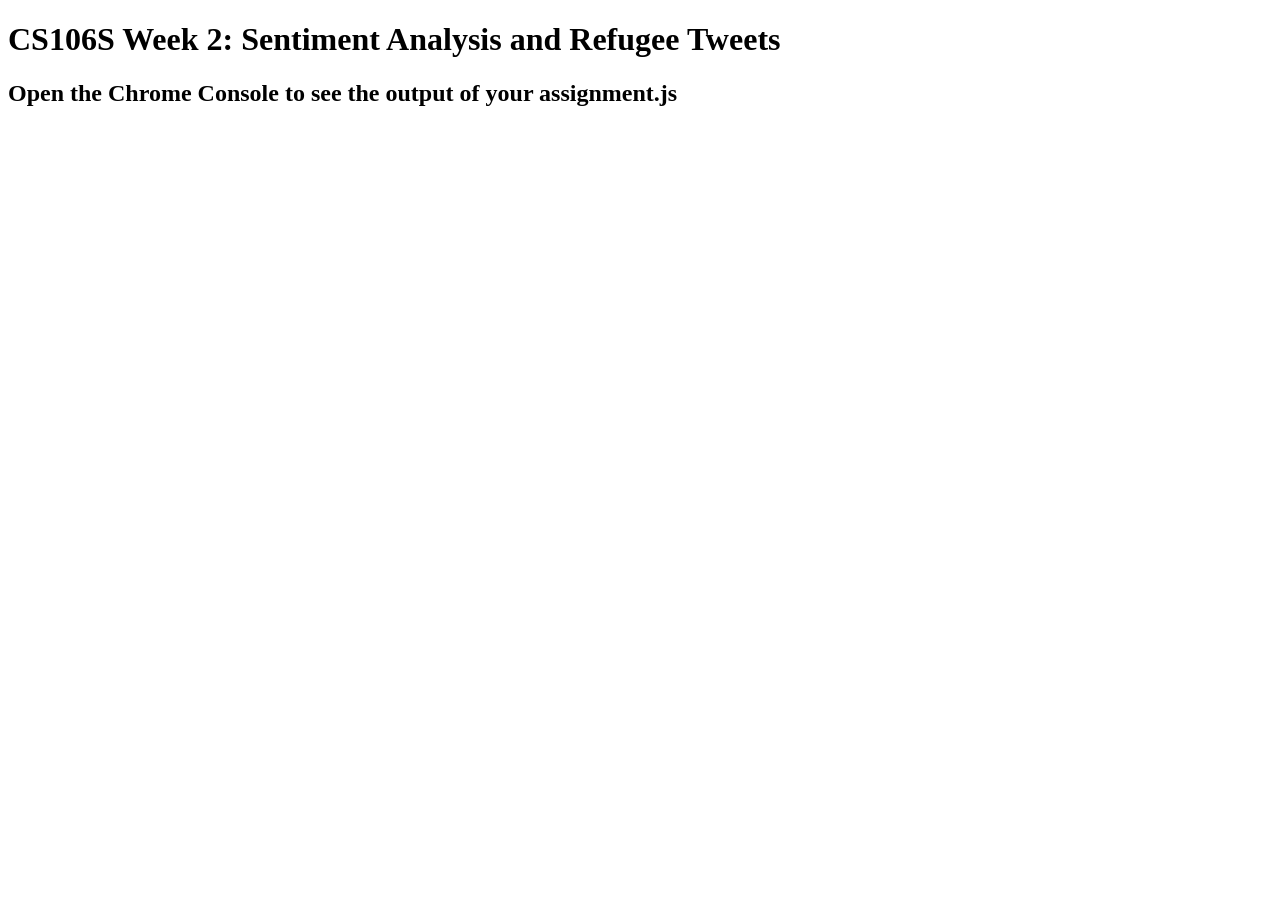
==== index.html @ bfa99b53 "Create index.html" ====
<!DOCTYPE html>
<html>

    <head>
    <script src = "trainTweets.js"></script>
    <script src = "testTweets.js"></script>
    <script src = "stemmer.js"></script>
   <script src="sentiment-analysis.js"></script>
    </head>

    <body>
        <h1>CS106S Week 2: Sentiment Analysis and Refugee Tweets</h1>
        <h2>Open the Chrome Console to see the output of your assignment.js</h2>
    </body>
</html>
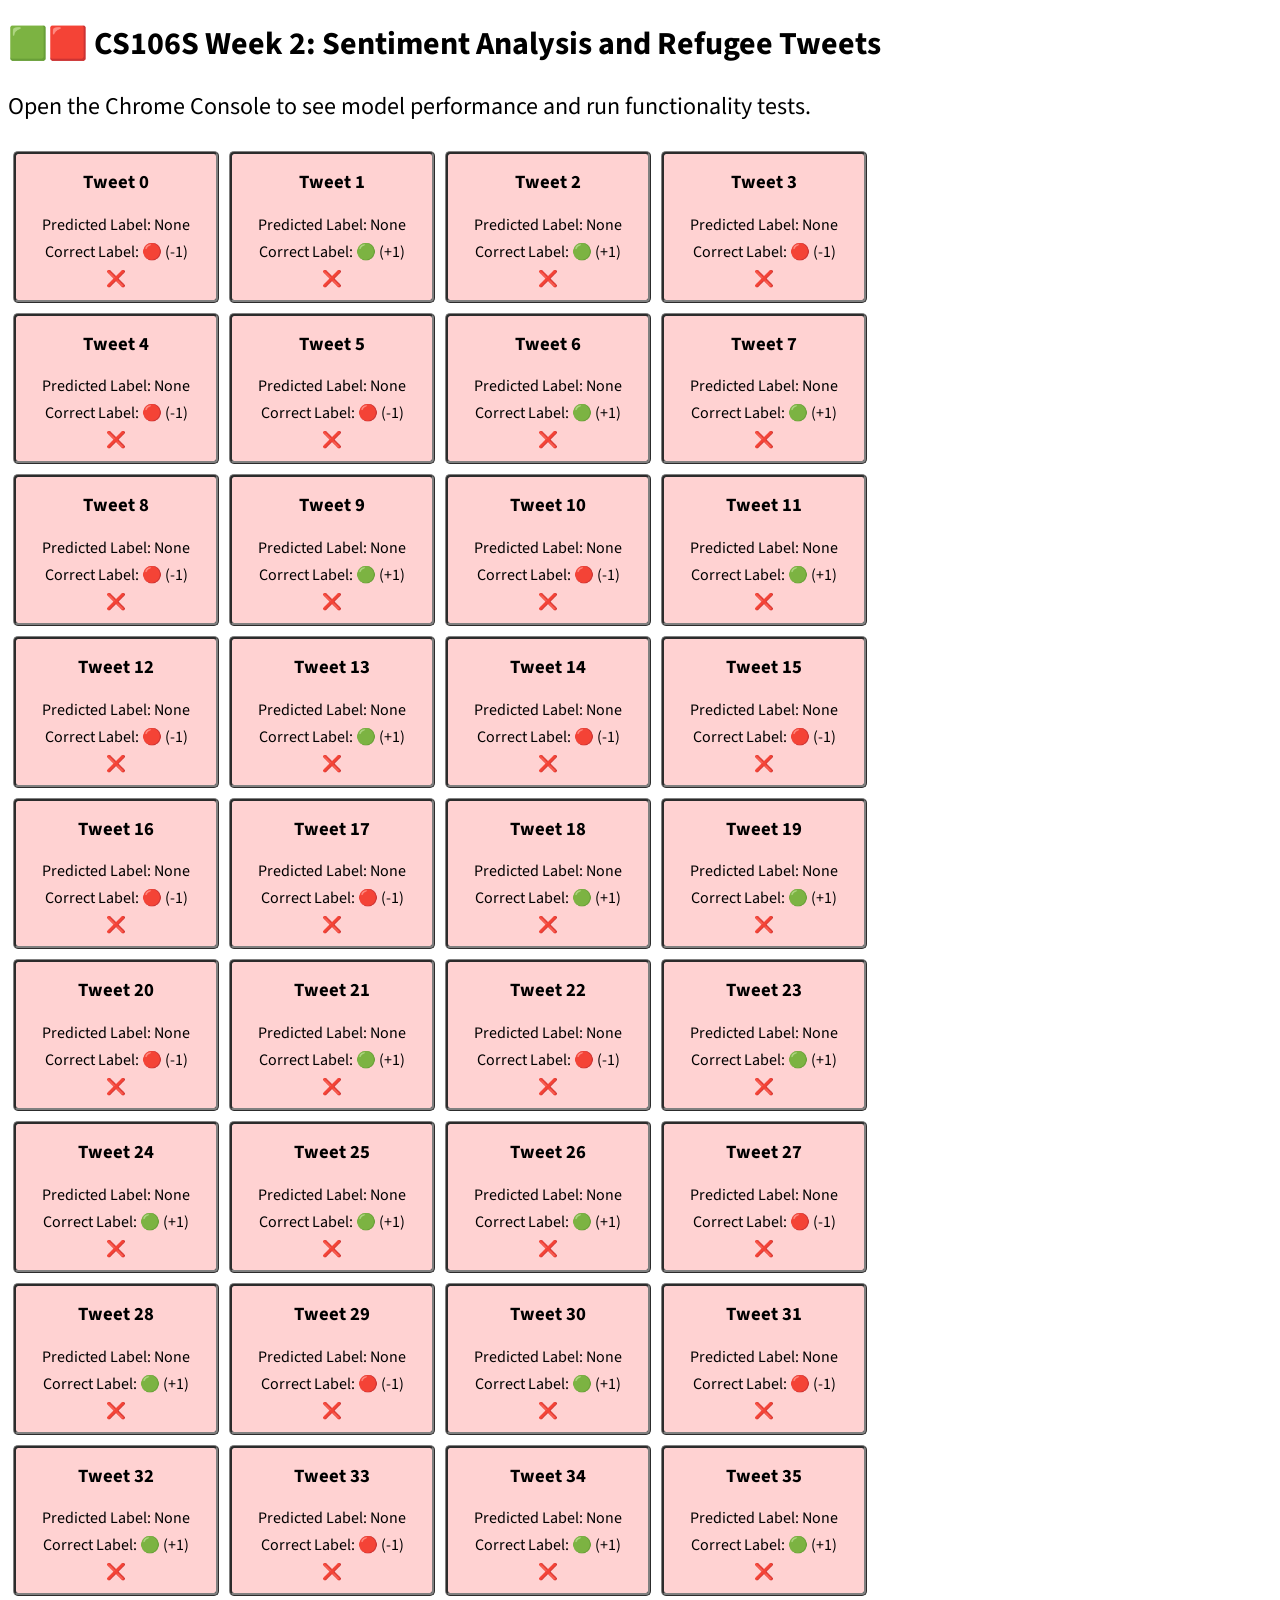
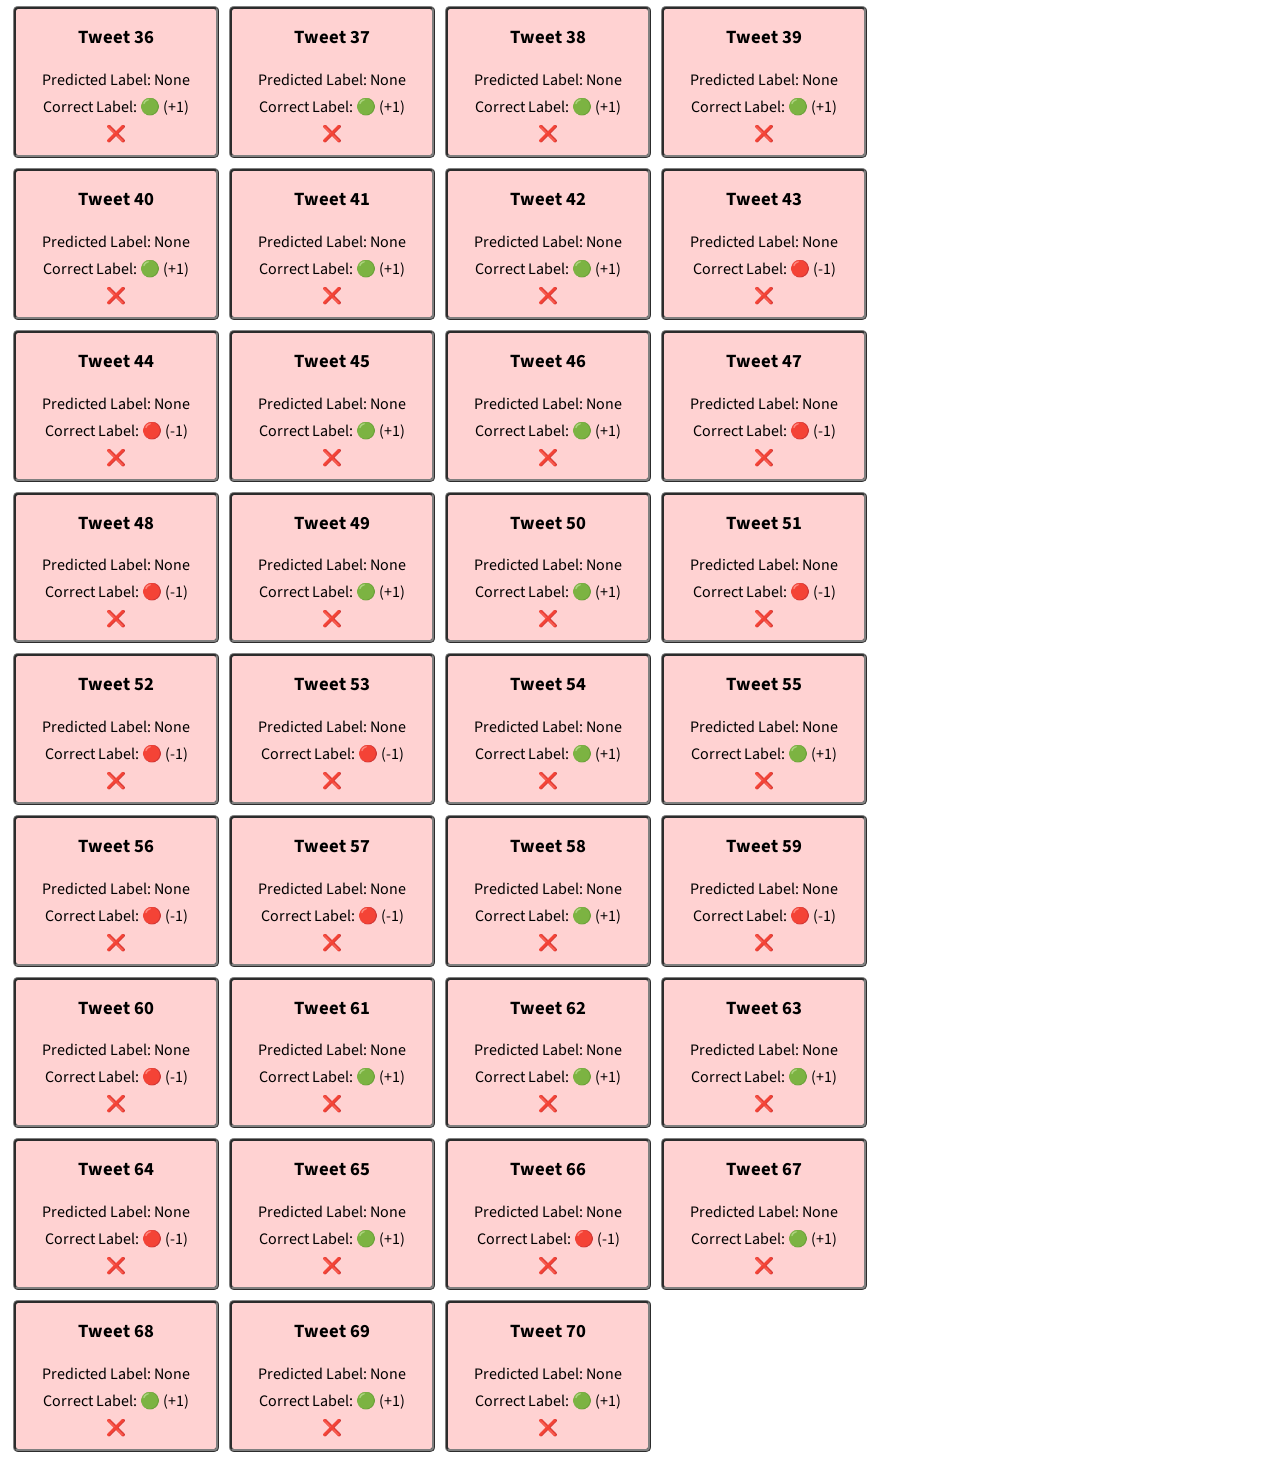
==== commit 04230c50: "winter 2025" ====
--- a/index.html
+++ b/index.html
@@ -2,14 +2,28 @@
 <html>
 
     <head>
-    <script src = "trainTweets.js"></script>
-    <script src = "testTweets.js"></script>
-    <script src = "stemmer.js"></script>
-   <script src="sentiment-analysis.js"></script>
+        <meta charset = "utf-8">
+        <link href='https://fonts.googleapis.com/css?family=Source Sans Pro' rel='stylesheet'>
+        <link rel="stylesheet" href="style.css">
+
+        <script src = "trainTweets.js"></script>
+        <script src = "testTweets.js"></script>
+        <script src = "stemmer.js"></script>
+        <script src="graphics.js"></script>
+        <script src="sentiment-analysis.js"></script>
+        <script src="autograder.js"></script>
+
     </head>
 
     <body>
-        <h1>CS106S Week 2: Sentiment Analysis and Refugee Tweets</h1>
-        <h2>Open the Chrome Console to see the output of your assignment.js</h2>
+        <h1>🟩🟥 CS106S Week 2: Sentiment Analysis and Refugee Tweets</h1>
+        <p style = "font-size:24px">Open the Chrome Console to see model performance and run functionality tests.</p>
+        <br>
+        
+        <!-- display board for the tweets and their predicted/correct labels --> 
+        <div id = "board">
+            <!-- will be filled in programmatically by graphics.js -->
+        </div>
+
     </body>
 </html>
--- a/style.css
+++ b/style.css
@@ -0,0 +1,38 @@
+
+*{
+    font-family: 'Source Sans Pro';
+}
+
+#board{
+    display: flex;
+    flex-wrap: wrap;
+    max-width: 900px;
+}
+
+.tweet{
+    border: ridge 3px gray; 
+    border-radius: 5px; 
+    padding: 5px; 
+    margin-left: 5px; 
+    margin-right: 5px;
+    margin-bottom: 10px;
+    width: 190px;
+    text-align: center; 
+}
+
+.correct{ /* light green */
+    background-color: rgb(204, 255, 153);
+}
+
+.incorrect{ /* light red */
+    background-color: rgb(255, 210, 210);  
+}
+
+h3{
+    margin-top: 10px;
+}
+
+p{
+    margin-top: 5px;
+    margin-bottom: 5px;
+}
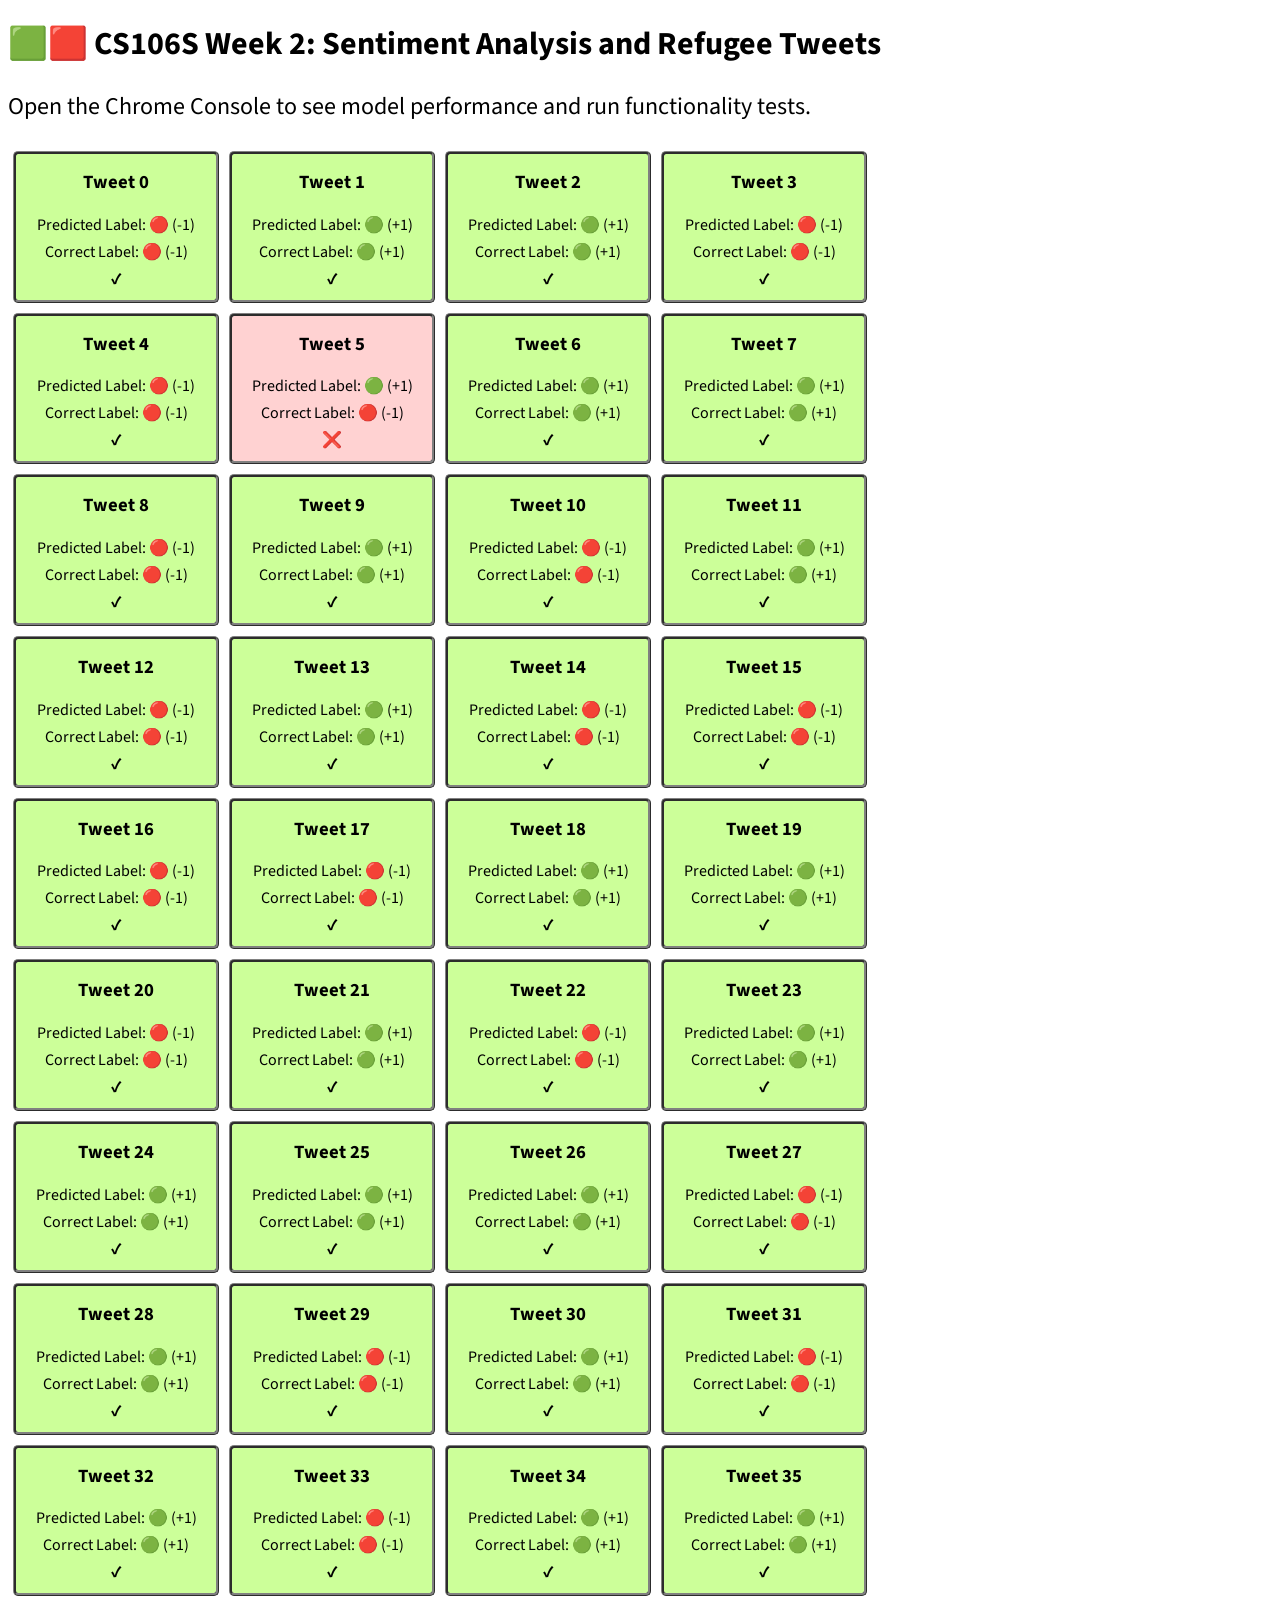
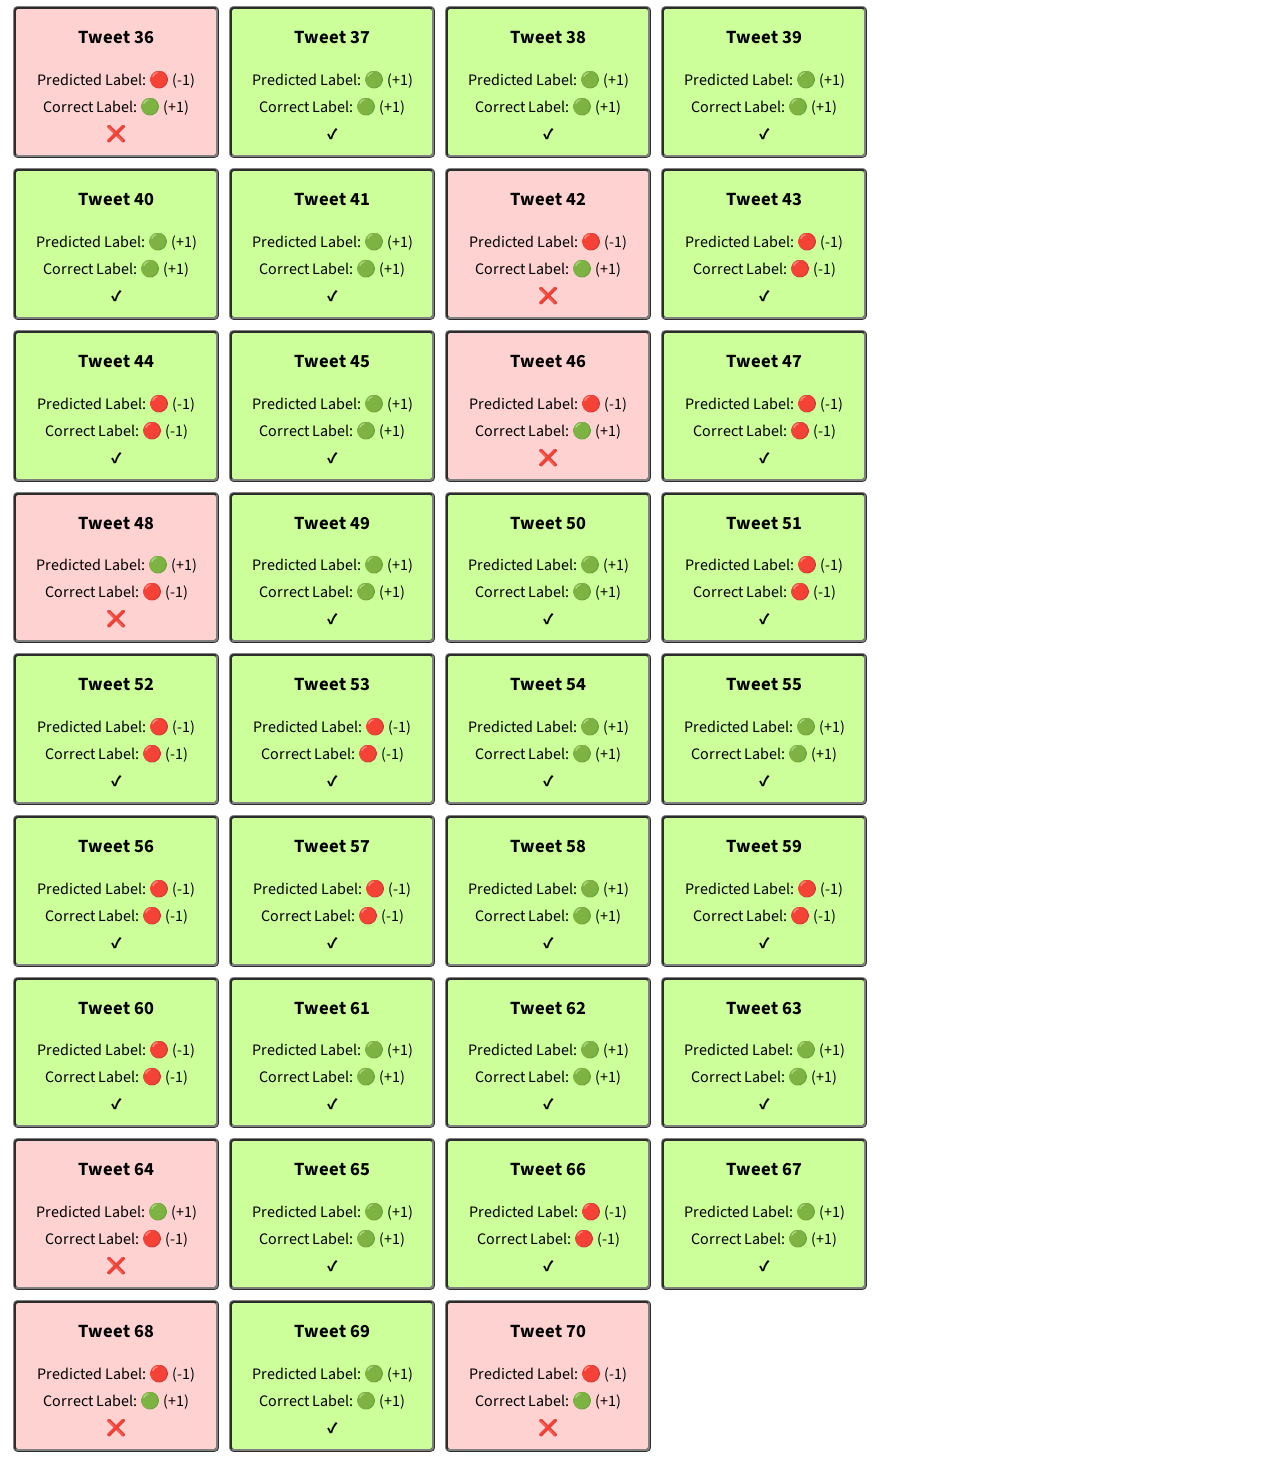
==== commit e4ea2774: "added extension solutions" ====
--- a/index.html
+++ b/index.html
@@ -10,7 +10,7 @@
         <script src = "testTweets.js"></script>
         <script src = "stemmer.js"></script>
         <script src="graphics.js"></script>
-        <script src="sentiment-analysis.js"></script>
+        <script src="extensions.js"></script>
         <script src="autograder.js"></script>
 
     </head>
